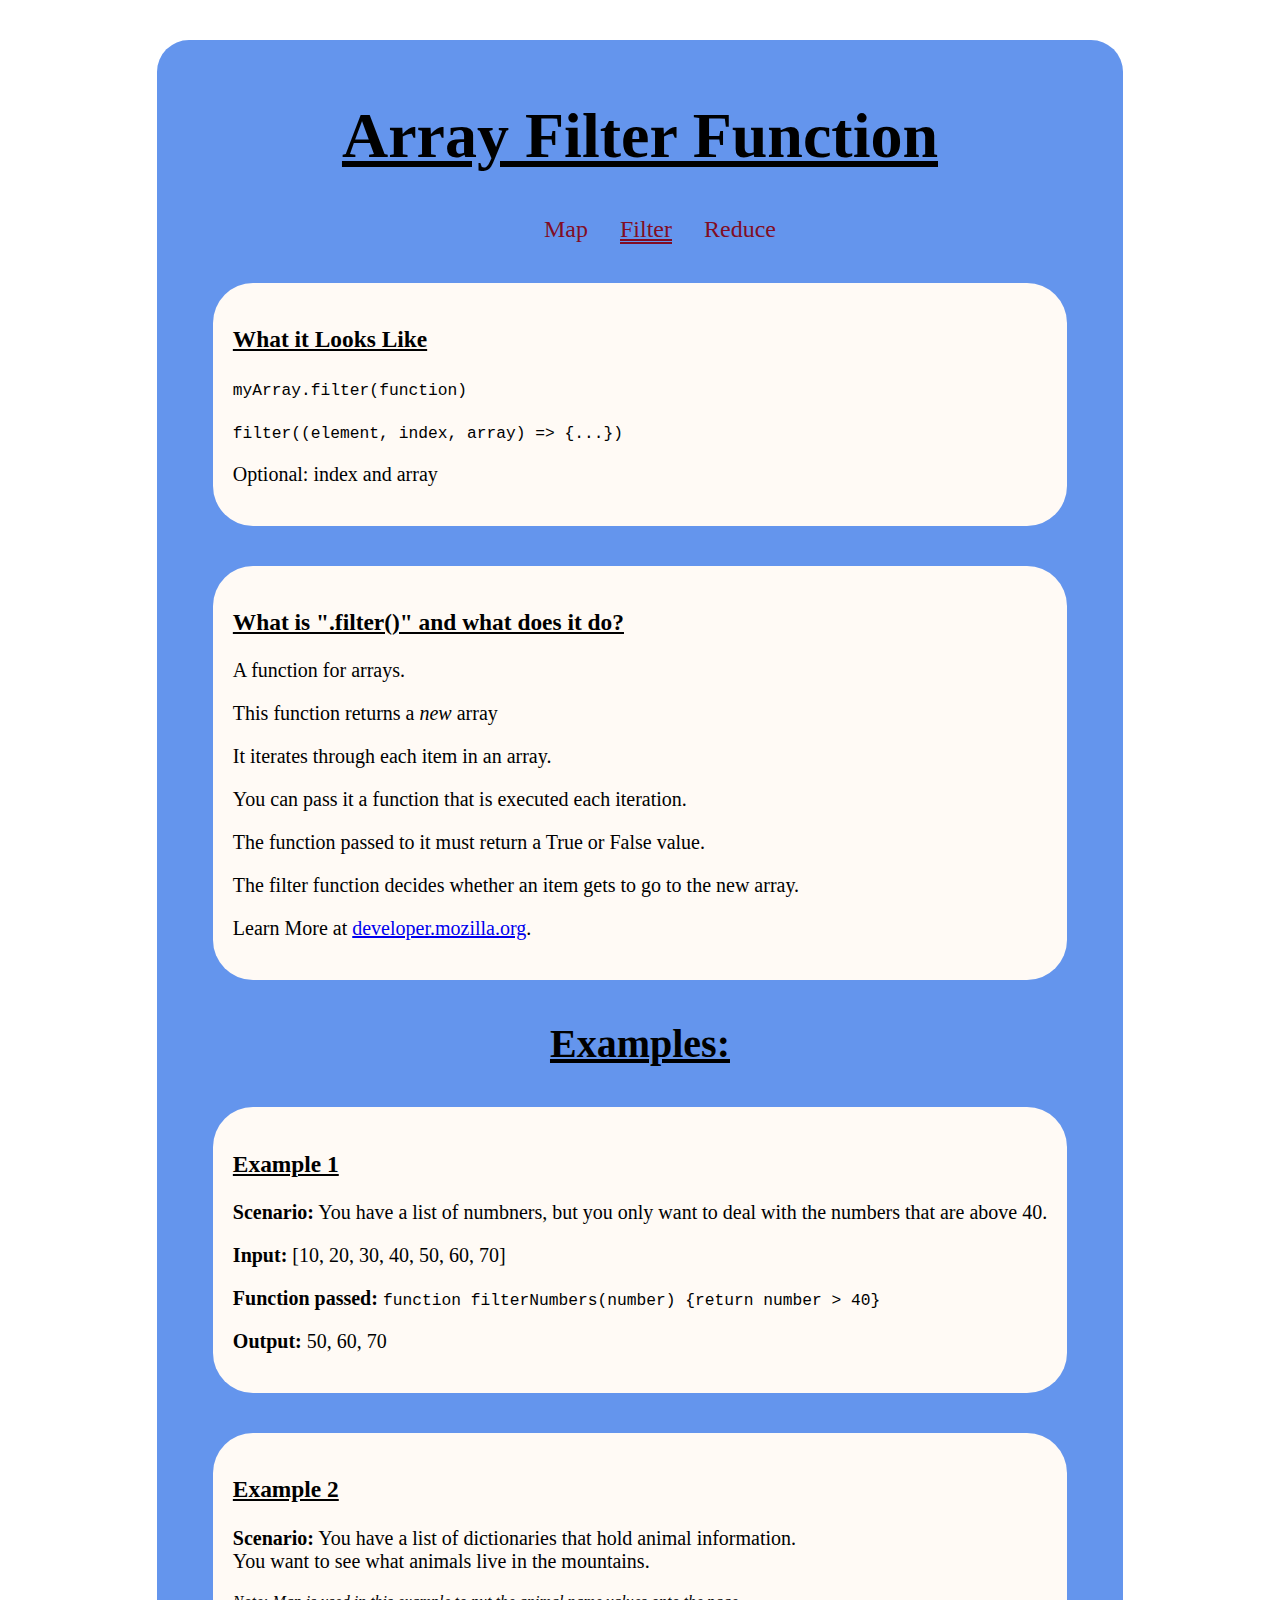
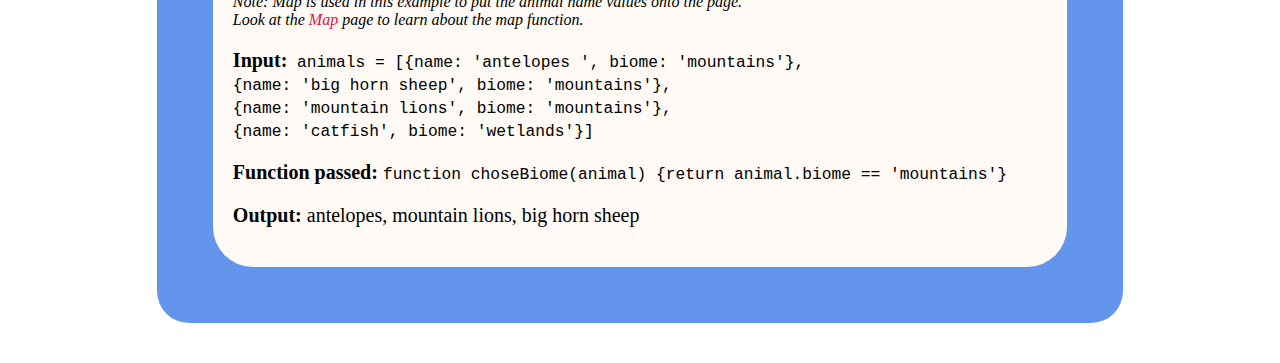
==== filter.html @ 0d43a42d "Adding All Files" ====
<!DOCTYPE html>
<html lang="en">
<head>
    <meta charset="UTF-8">
    <meta http-equiv="X-UA-Compatible" content="IE=edge">
    <meta name="viewport" content="width=device-width, initial-scale=1.0">
    <title>Array Filter Function</title>
    <script defer src="filter.js"></script>
    <link rel="stylesheet" href="styles.css">
</head>
<body>
    <main>
        <div class="content">
            <h1>Array Filter Function</h1>
            <nav>
                <ul>
                    <li><a href="map.html">Map</a></li>
                    <li><a class="active" href="filter.html">Filter</a></li>
                    <li><a href="reduce.html">Reduce</a></li>
                </ul>
            </nav>

            <div class="description">

                <div class="looks-like">
                    <h3>What it Looks Like</h3>
                    <p><code>myArray.filter(<span>function</span>)</code></p>
                    <p><code>filter(<span>(element, index, array) => {...}</span>)</code></p>
                    <p>Optional: index and array</p>
                </div>

                <div class="what-it-does">
                    <h3>What is ".filter()" and what does it do?</h3>
                    <p>A function for arrays.</p>
                    <p>This function returns a <em>new</em> array</p>
                    <p>It iterates through each item in an array.</p>
                    <p>You can pass it a function that is executed each iteration.</p>
                    <p>The function passed to it must return a True or False value.</p>
                    <p>The filter function decides whether an item gets to go to the new array.</p>
                    <p>Learn More at <a target="_blank" href="https://developer.mozilla.org/en-US/docs/Web/JavaScript/Reference/Global_Objects/Array/filter">developer.mozilla.org</a>.</p>
                </div>
            </div>

            <div class="examples">
                <h2>Examples:</h2>

                <div class="example1">
                    <h3>Example 1</h3>
                    <p><strong>Scenario:</strong> You have a list of numbners, but you only want to deal with the numbers that are above 40.</p>
                    <p><strong>Input:</strong> [10, 20, 30, 40, 50, 60, 70]</p>
                    <p><strong>Function passed:</strong> <code>function filterNumbers(number) {return number > 40}</code></p>
                    <p><strong>Output:</strong> <span id="example1-output"></span></p>
                </div>

                <div class="example2">
                    <h3>Example 2</h3>
                    <p><strong>Scenario:</strong> You have a list of dictionaries that hold animal information.</br>You want to see what animals live in the mountains.</p>
                    <p class="note">Note: Map is used in this example to put the animal name values onto the page.</br>Look at the <a href="map.html">Map</a> page to learn about the map function.</p>
                    <p><strong>Input:</strong><code> animals = [{name: 'antelopes ', biome: 'mountains'},</br>
                        {name: 'big horn sheep', biome: 'mountains'},</br>
                        {name: 'mountain lions', biome: 'mountains'},</br>
                        {name: 'catfish', biome: 'wetlands'}]</code></p>
                    <p><strong>Function passed:</strong> <code>function choseBiome(animal) {return animal.biome == 'mountains'}</code></p>
                    <p><strong>Output:</strong> <span id="example2-output"></span></p>
                </div>
            </div>
        </div>
    </main>
</body>
</html>
---- styles.css ----
main {
    display: grid;
    justify-content: center;
}

.content {
    background-color: cornflowerblue;
    border-radius: 2em;
    margin: 2em;
    padding: 1em;
}

.content > div > div {
    background-color: rgb(255, 250, 245);
    border-radius: 2em;
    margin: 2em;
    padding: 1em;
    font-size: 1.25em;
}

nav ul {
    list-style: none;
    display: flex;
    gap: 2em;
    justify-content: center;
}

nav ul li a{
    display: inline-block;
    text-decoration: none;
    font-size: 1.5em;
    color: rgb(129, 13, 36);
}
nav ul li a:hover {
    text-decoration: underline;
}

.active {
    text-decoration: underline;
    text-decoration-style:double ;
}

h1 {
    font-size: 4em;
    text-align: center;
    text-decoration: underline;
}

h2 {
    font-size: 2.5em;
    text-align: center;
    text-decoration: underline;
}

h3 {
    text-decoration: underline;
}

.note {
    font-style: italic;
    font-size: .8em;
}
.note > a {
    display: inline-block;
    text-decoration: none;
    color: crimson;
}
.note > a:hover {
    text-decoration: underline;
}
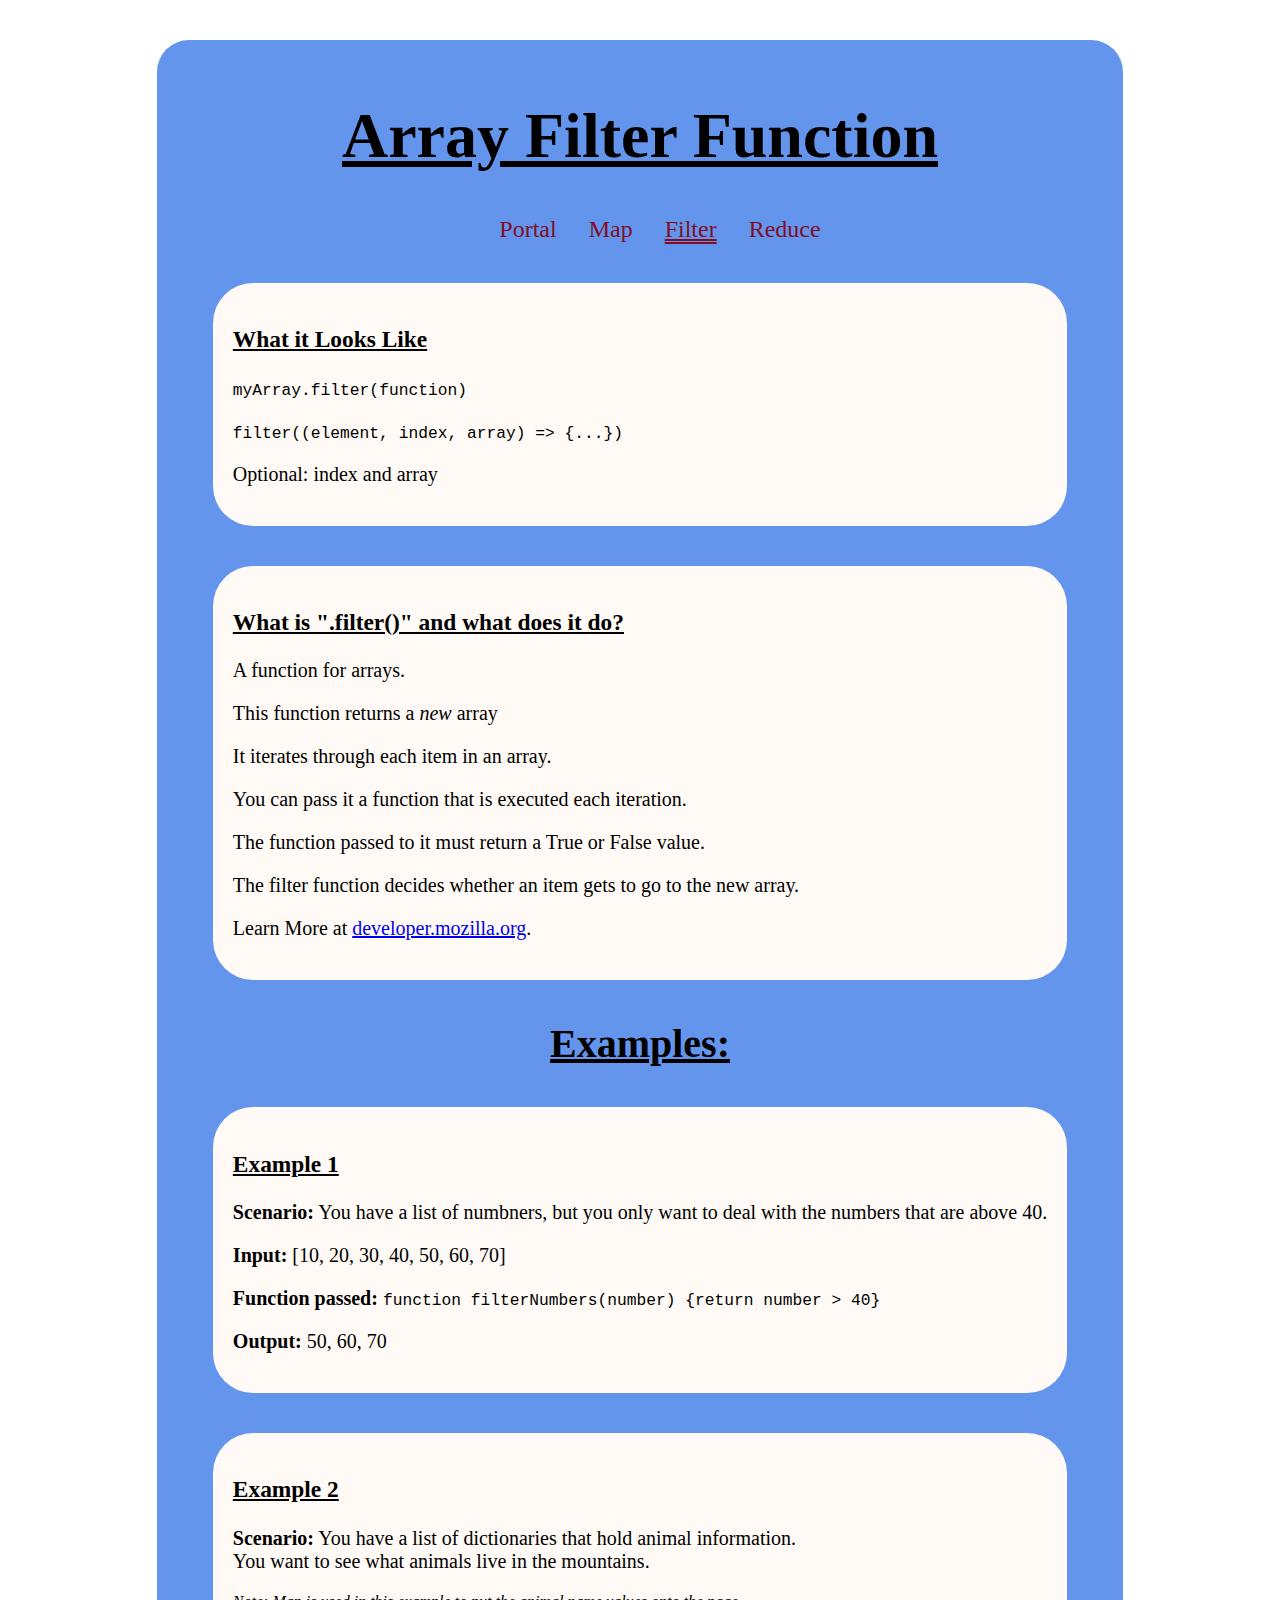
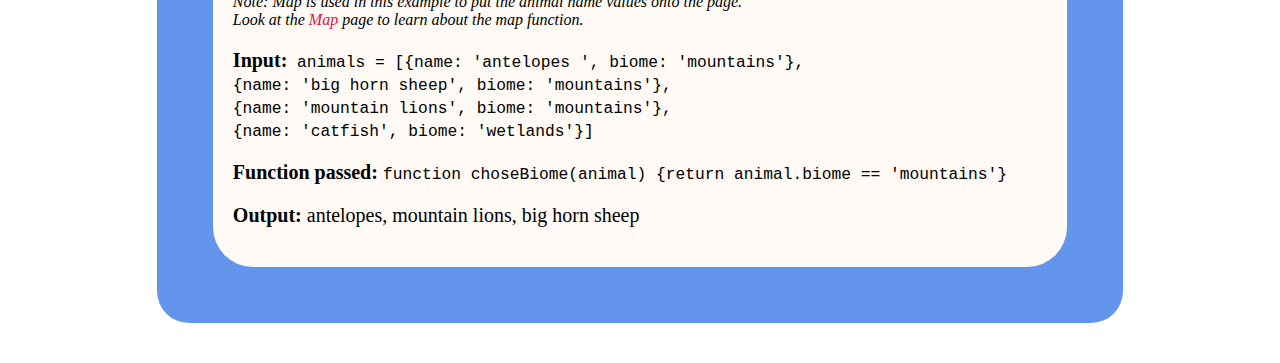
==== commit 33377c5d: "Added Portal Page" ====
--- a/filter.html
+++ b/filter.html
@@ -14,6 +14,7 @@
             <h1>Array Filter Function</h1>
             <nav>
                 <ul>
+                    <li><a href="index.html">Portal</a></li>
                     <li><a href="map.html">Map</a></li>
                     <li><a class="active" href="filter.html">Filter</a></li>
                     <li><a href="reduce.html">Reduce</a></li>
--- a/styles.css
+++ b/styles.css
@@ -1,3 +1,40 @@
+#portal {
+    display: flex;
+    justify-content: center;
+    flex-wrap: wrap;
+}
+#portal > div {
+    margin: 1em;
+    max-width: 20em;
+    background-color: cornflowerblue;
+    border-radius: 2em;
+    padding: 1em;
+    text-align: center;
+}
+#portal > div:hover {
+    box-shadow: rgba(0, 0, 0, 0.24) 0px 3px 8px;
+}
+#portal > div > p {
+    background-color: rgb(255, 250, 245);
+    border-radius: 1em;
+    margin: .2em;
+}
+#portal > div a {
+    text-decoration: none;
+    color: rgb(145, 0, 0);
+    display: inline-block;
+    border-style:  solid;
+    border-color: rgb(145, 0, 0);
+    border-radius: 1em;
+    border-width: .1em;
+    margin: .3em;
+    padding: .2em;
+    transition: border-width .5s ease;
+}
+#portal > div a:hover {
+    border-width: .2em;
+}
+
 main {
     display: grid;
     justify-content: center;
